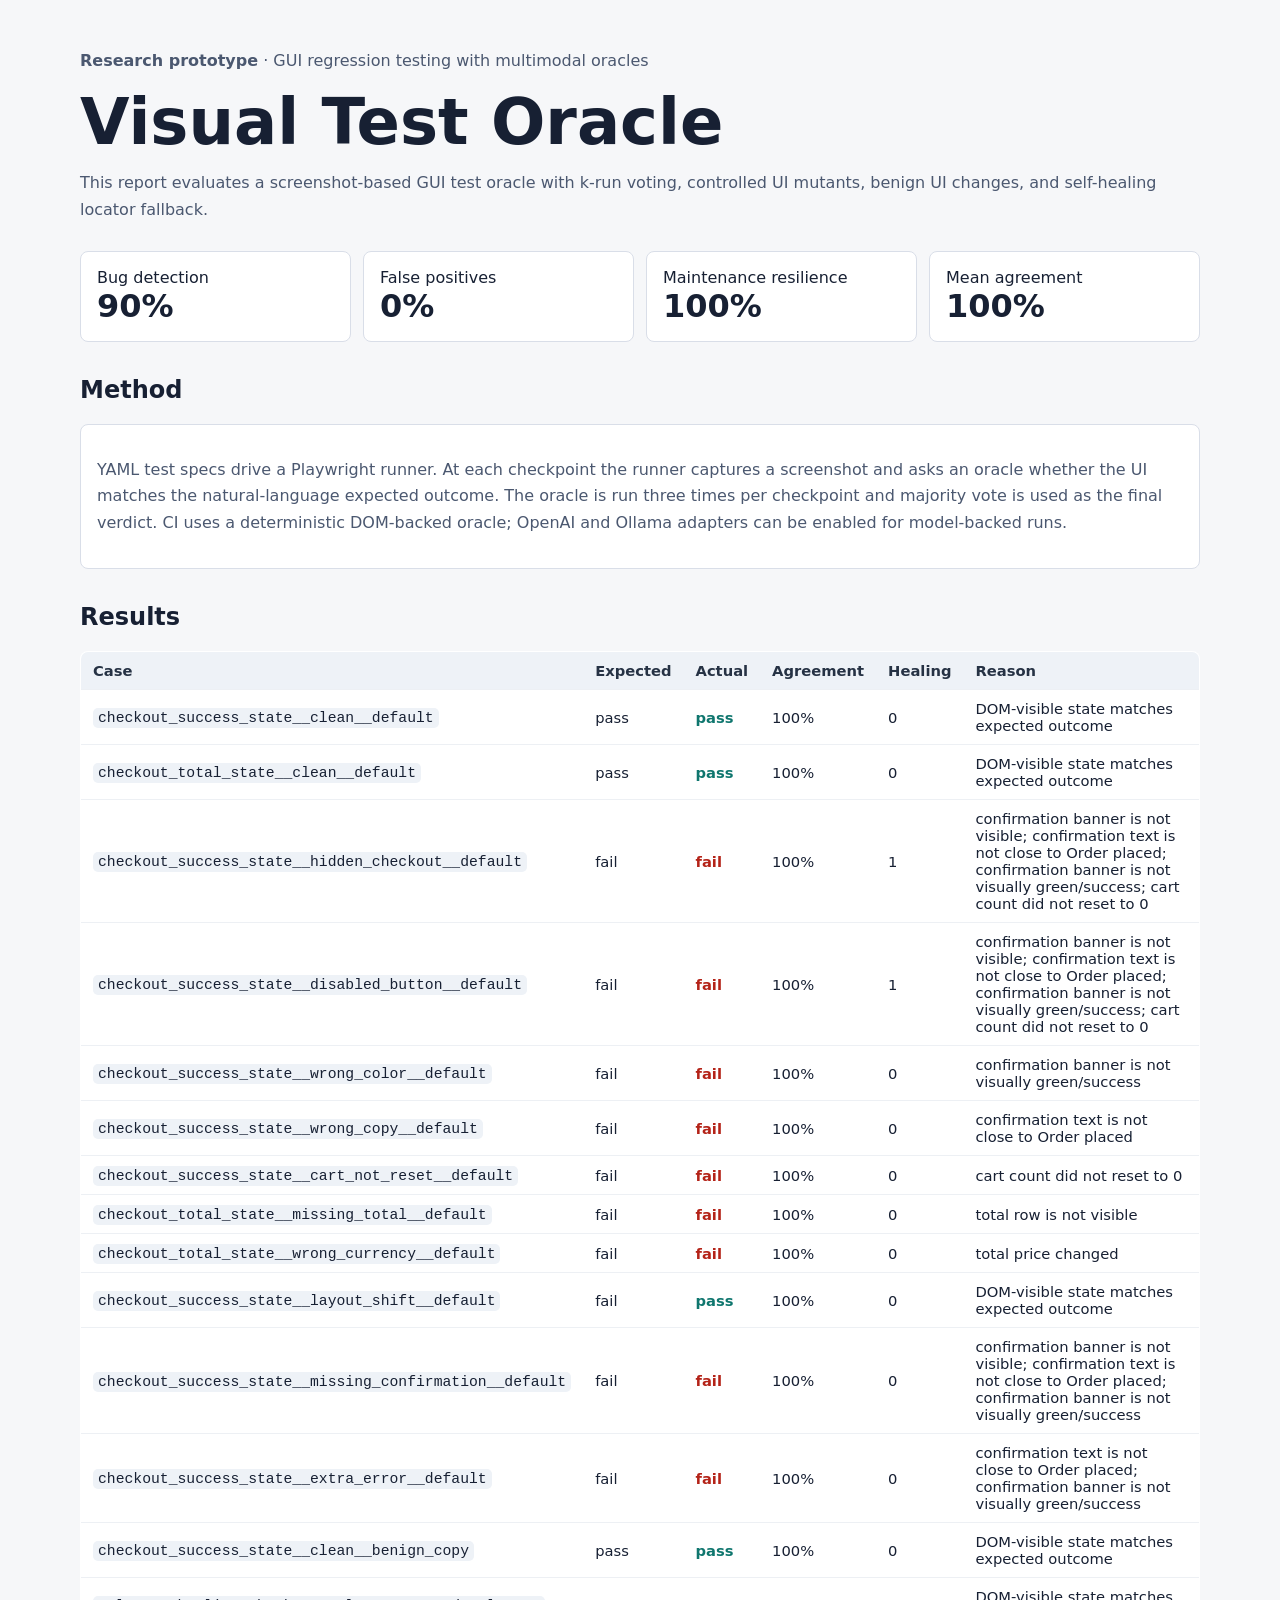
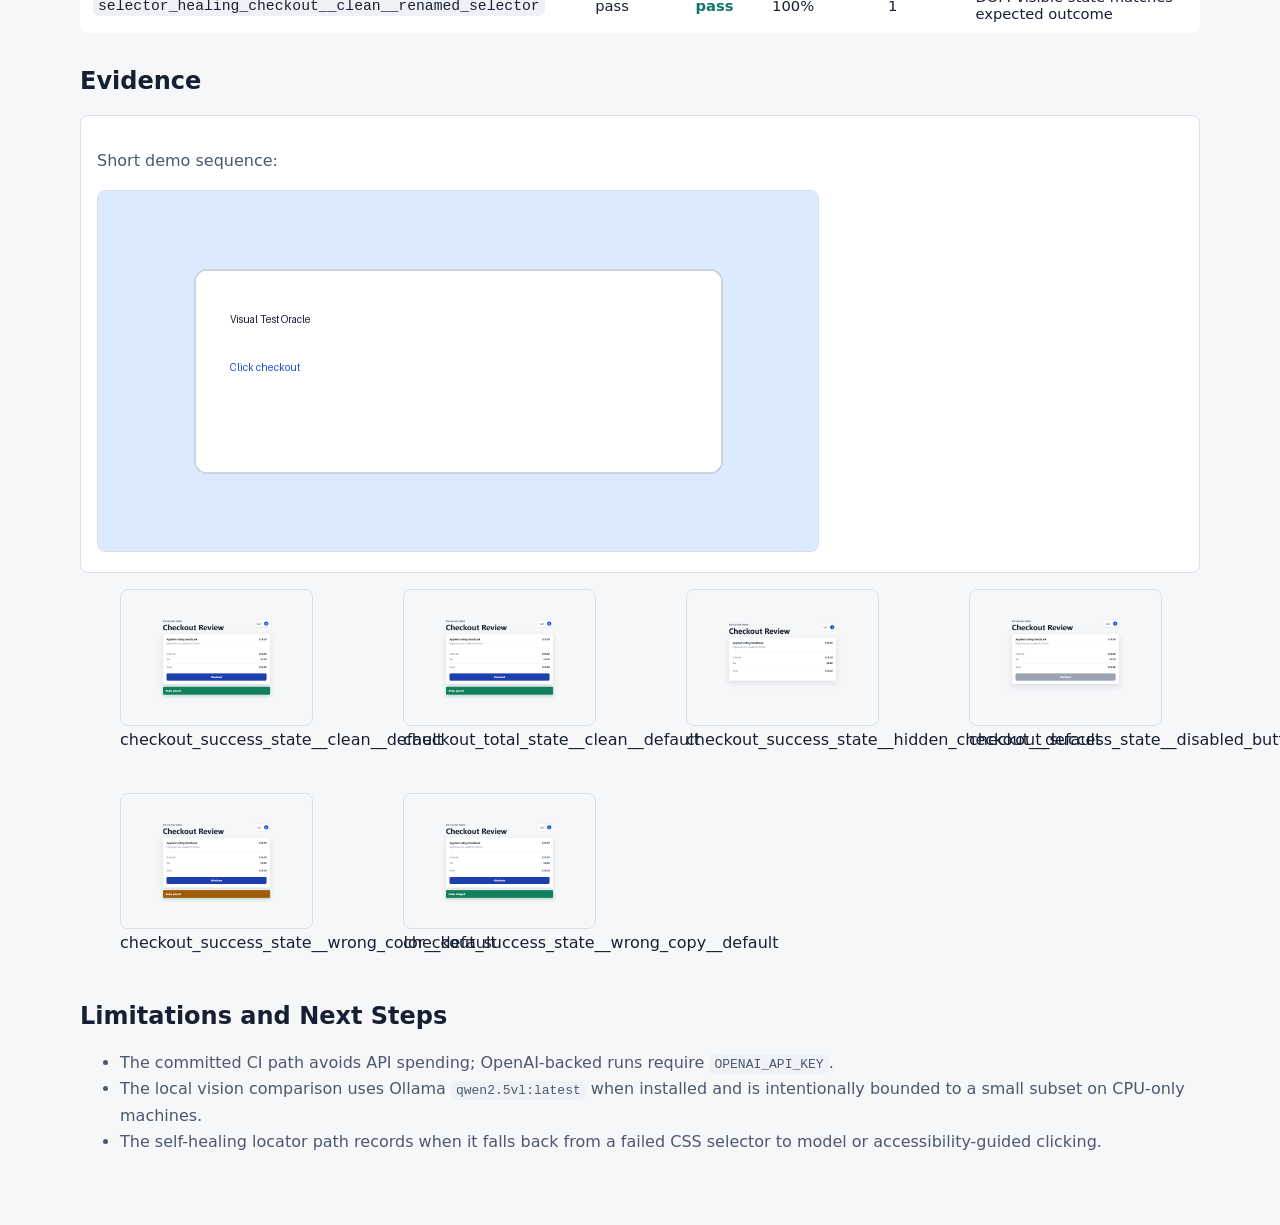
==== docs/index.html @ db56c449 "Build visual test oracle" ====
<!doctype html>
<html lang="en">
<head>
  <meta charset="utf-8">
  <meta name="viewport" content="width=device-width, initial-scale=1">
  <title>Visual Test Oracle Report</title>
  <style>
    :root { font-family: Inter, ui-sans-serif, system-ui, sans-serif; color: #172033; background: #f6f7f9; }
    body { margin: 0; }
    main { width: min(1120px, calc(100% - 32px)); margin: 0 auto; padding: 32px 0 56px; }
    header { margin-bottom: 28px; }
    h1 { font-size: clamp(2.4rem, 5vw, 4.6rem); line-height: 1; margin: 0 0 12px; letter-spacing: 0; }
    h2 { margin-top: 34px; }
    p, li { color: #4b5870; line-height: 1.65; }
    .metrics { display: grid; grid-template-columns: repeat(auto-fit, minmax(190px, 1fr)); gap: 12px; }
    .metric, .card { background: #fff; border: 1px solid #d9dee8; border-radius: 8px; padding: 16px; }
    .metric strong { display: block; font-size: 2rem; color: #172033; }
    table { width: 100%; border-collapse: collapse; background: #fff; border: 1px solid #d9dee8; border-radius: 8px; overflow: hidden; }
    th, td { padding: 10px 12px; border-bottom: 1px solid #edf0f4; text-align: left; font-size: 0.92rem; }
    th { background: #eef2f7; color: #263244; }
    .pass { color: #0f766e; font-weight: 800; }
    .fail { color: #b42318; font-weight: 800; }
    .gallery { display: grid; grid-template-columns: repeat(auto-fit, minmax(260px, 1fr)); gap: 12px; }
    .gallery img { width: 100%; border: 1px solid #d9dee8; border-radius: 8px; background: #fff; }
    code { background: #eef2f7; padding: 2px 5px; border-radius: 5px; }
  </style>
</head>
<body>
<main>
  <header>
    <p><strong>Research prototype</strong> · GUI regression testing with multimodal oracles</p>
    <h1>Visual Test Oracle</h1>
    <p>This report evaluates a screenshot-based GUI test oracle with k-run voting, controlled UI mutants, benign UI changes, and self-healing locator fallback.</p>
  </header>

  <section class="metrics">
    <div class="metric"><span>Bug detection</span><strong>90%</strong></div>
    <div class="metric"><span>False positives</span><strong>0%</strong></div>
    <div class="metric"><span>Maintenance resilience</span><strong>100%</strong></div>
    <div class="metric"><span>Mean agreement</span><strong>100%</strong></div>
  </section>

  <h2>Method</h2>
  <div class="card">
    <p>YAML test specs drive a Playwright runner. At each checkpoint the runner captures a screenshot and asks an oracle whether the UI matches the natural-language expected outcome. The oracle is run three times per checkpoint and majority vote is used as the final verdict. CI uses a deterministic DOM-backed oracle; OpenAI and Ollama adapters can be enabled for model-backed runs.</p>
  </div>

  <h2>Results</h2>
  <table>
    <thead><tr><th>Case</th><th>Expected</th><th>Actual</th><th>Agreement</th><th>Healing</th><th>Reason</th></tr></thead>
    <tbody>
    
      <tr>
        <td><code>checkout_success_state__clean__default</code></td>
        <td>pass</td>
        <td class="pass">pass</td>
        <td>100%</td>
        <td>0</td>
        <td>DOM-visible state matches expected outcome</td>
      </tr>
    
      <tr>
        <td><code>checkout_total_state__clean__default</code></td>
        <td>pass</td>
        <td class="pass">pass</td>
        <td>100%</td>
        <td>0</td>
        <td>DOM-visible state matches expected outcome</td>
      </tr>
    
      <tr>
        <td><code>checkout_success_state__hidden_checkout__default</code></td>
        <td>fail</td>
        <td class="fail">fail</td>
        <td>100%</td>
        <td>1</td>
        <td>confirmation banner is not visible; confirmation text is not close to Order placed; confirmation banner is not visually green/success; cart count did not reset to 0</td>
      </tr>
    
      <tr>
        <td><code>checkout_success_state__disabled_button__default</code></td>
        <td>fail</td>
        <td class="fail">fail</td>
        <td>100%</td>
        <td>1</td>
        <td>confirmation banner is not visible; confirmation text is not close to Order placed; confirmation banner is not visually green/success; cart count did not reset to 0</td>
      </tr>
    
      <tr>
        <td><code>checkout_success_state__wrong_color__default</code></td>
        <td>fail</td>
        <td class="fail">fail</td>
        <td>100%</td>
        <td>0</td>
        <td>confirmation banner is not visually green/success</td>
      </tr>
    
      <tr>
        <td><code>checkout_success_state__wrong_copy__default</code></td>
        <td>fail</td>
        <td class="fail">fail</td>
        <td>100%</td>
        <td>0</td>
        <td>confirmation text is not close to Order placed</td>
      </tr>
    
      <tr>
        <td><code>checkout_success_state__cart_not_reset__default</code></td>
        <td>fail</td>
        <td class="fail">fail</td>
        <td>100%</td>
        <td>0</td>
        <td>cart count did not reset to 0</td>
      </tr>
    
      <tr>
        <td><code>checkout_total_state__missing_total__default</code></td>
        <td>fail</td>
        <td class="fail">fail</td>
        <td>100%</td>
        <td>0</td>
        <td>total row is not visible</td>
      </tr>
    
      <tr>
        <td><code>checkout_total_state__wrong_currency__default</code></td>
        <td>fail</td>
        <td class="fail">fail</td>
        <td>100%</td>
        <td>0</td>
        <td>total price changed</td>
      </tr>
    
      <tr>
        <td><code>checkout_success_state__layout_shift__default</code></td>
        <td>fail</td>
        <td class="pass">pass</td>
        <td>100%</td>
        <td>0</td>
        <td>DOM-visible state matches expected outcome</td>
      </tr>
    
      <tr>
        <td><code>checkout_success_state__missing_confirmation__default</code></td>
        <td>fail</td>
        <td class="fail">fail</td>
        <td>100%</td>
        <td>0</td>
        <td>confirmation banner is not visible; confirmation text is not close to Order placed; confirmation banner is not visually green/success</td>
      </tr>
    
      <tr>
        <td><code>checkout_success_state__extra_error__default</code></td>
        <td>fail</td>
        <td class="fail">fail</td>
        <td>100%</td>
        <td>0</td>
        <td>confirmation text is not close to Order placed; confirmation banner is not visually green/success</td>
      </tr>
    
      <tr>
        <td><code>checkout_success_state__clean__benign_copy</code></td>
        <td>pass</td>
        <td class="pass">pass</td>
        <td>100%</td>
        <td>0</td>
        <td>DOM-visible state matches expected outcome</td>
      </tr>
    
      <tr>
        <td><code>selector_healing_checkout__clean__renamed_selector</code></td>
        <td>pass</td>
        <td class="pass">pass</td>
        <td>100%</td>
        <td>1</td>
        <td>DOM-visible state matches expected outcome</td>
      </tr>
    
    </tbody>
  </table>

  <h2>Evidence</h2>
  <div class="card">
    <p>Short demo sequence:</p>
    <img src="assets/demo.gif" alt="Animated demo of the visual oracle flow" style="width: min(720px, 100%); border-radius: 8px; border: 1px solid #d9dee8;">
  </div>
  <div class="gallery">
    
      <figure>
        <img src="assets/checkout_success_state__clean__default.png" alt="checkout_success_state__clean__default">
        <figcaption>checkout_success_state__clean__default</figcaption>
      </figure>
    
      <figure>
        <img src="assets/checkout_total_state__clean__default.png" alt="checkout_total_state__clean__default">
        <figcaption>checkout_total_state__clean__default</figcaption>
      </figure>
    
      <figure>
        <img src="assets/checkout_success_state__hidden_checkout__default.png" alt="checkout_success_state__hidden_checkout__default">
        <figcaption>checkout_success_state__hidden_checkout__default</figcaption>
      </figure>
    
      <figure>
        <img src="assets/checkout_success_state__disabled_button__default.png" alt="checkout_success_state__disabled_button__default">
        <figcaption>checkout_success_state__disabled_button__default</figcaption>
      </figure>
    
      <figure>
        <img src="assets/checkout_success_state__wrong_color__default.png" alt="checkout_success_state__wrong_color__default">
        <figcaption>checkout_success_state__wrong_color__default</figcaption>
      </figure>
    
      <figure>
        <img src="assets/checkout_success_state__wrong_copy__default.png" alt="checkout_success_state__wrong_copy__default">
        <figcaption>checkout_success_state__wrong_copy__default</figcaption>
      </figure>
    
  </div>

  <h2>Limitations and Next Steps</h2>
  <ul>
    <li>The committed CI path avoids API spending; OpenAI-backed runs require <code>OPENAI_API_KEY</code>.</li>
    <li>The local vision comparison uses Ollama <code>qwen2.5vl:latest</code> when installed and is intentionally bounded to a small subset on CPU-only machines.</li>
    <li>The self-healing locator path records when it falls back from a failed CSS selector to model or accessibility-guided clicking.</li>
  </ul>
</main>
</body>
</html>
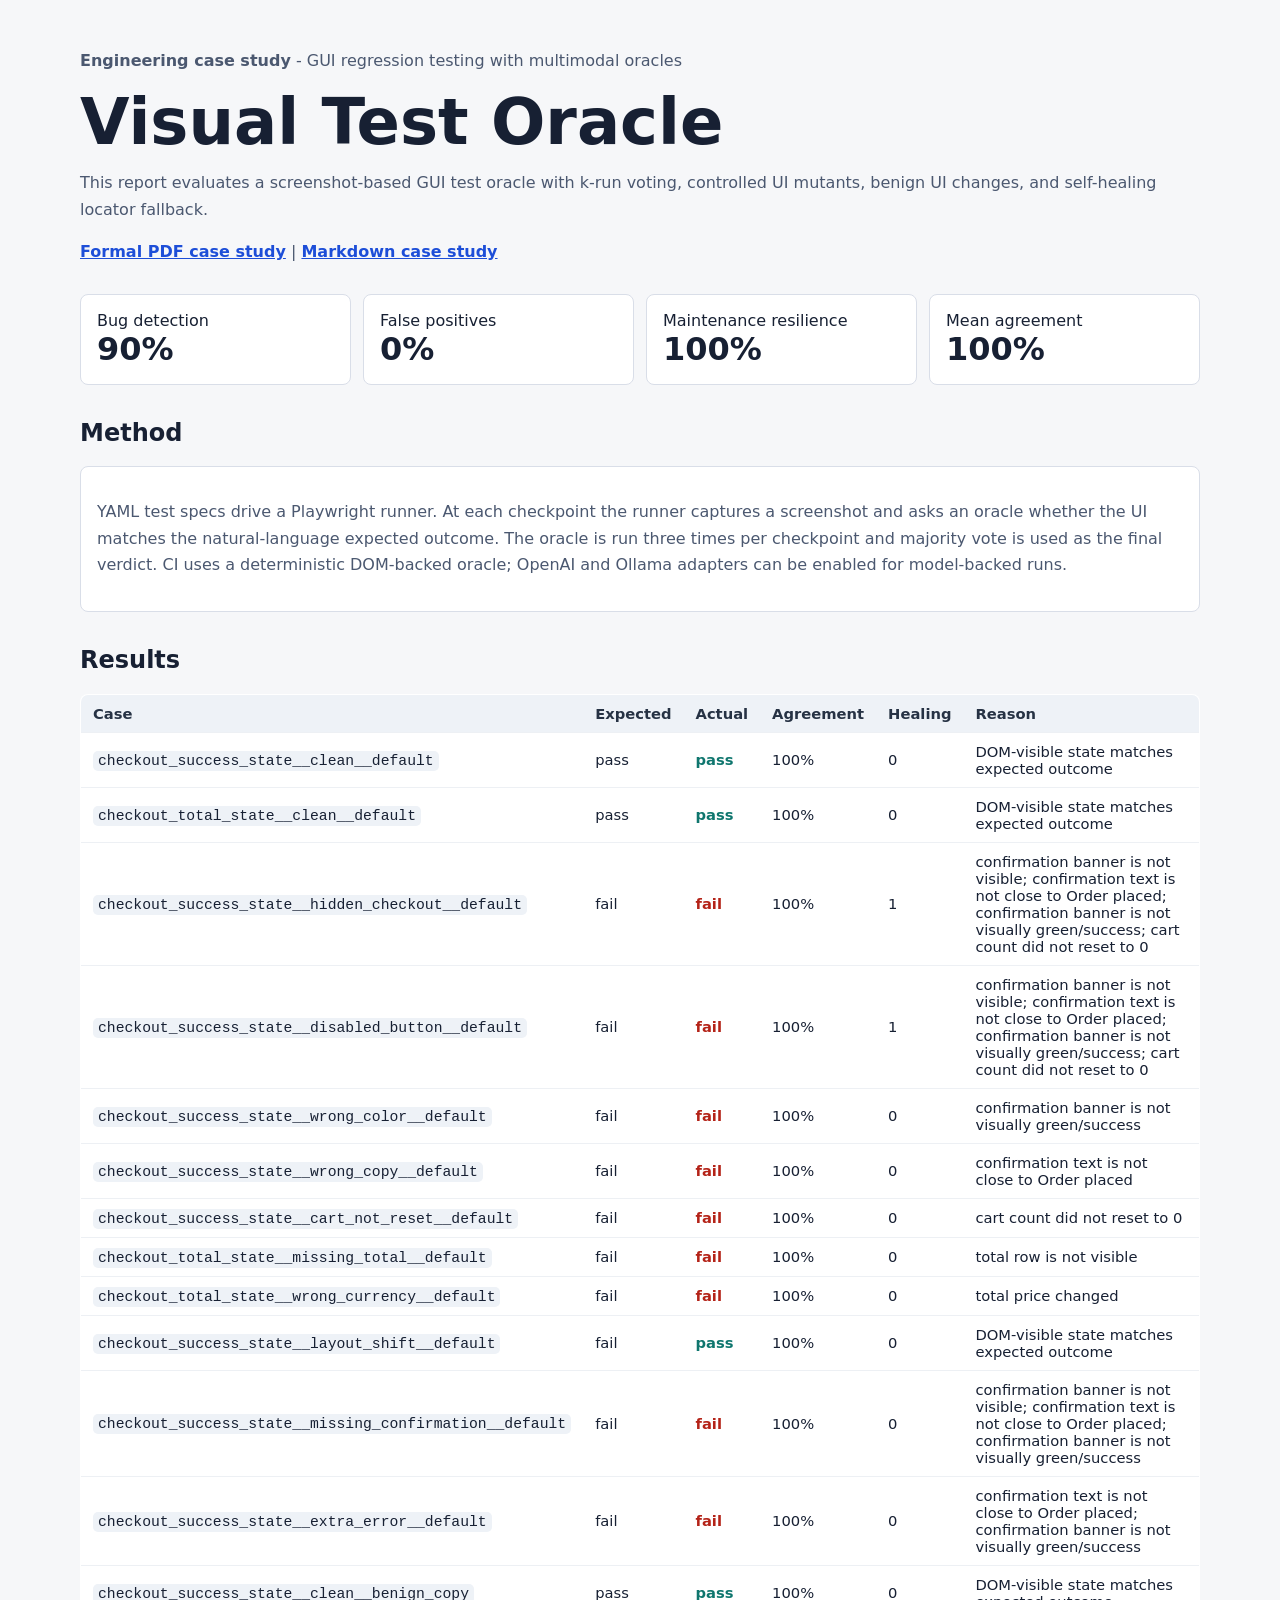
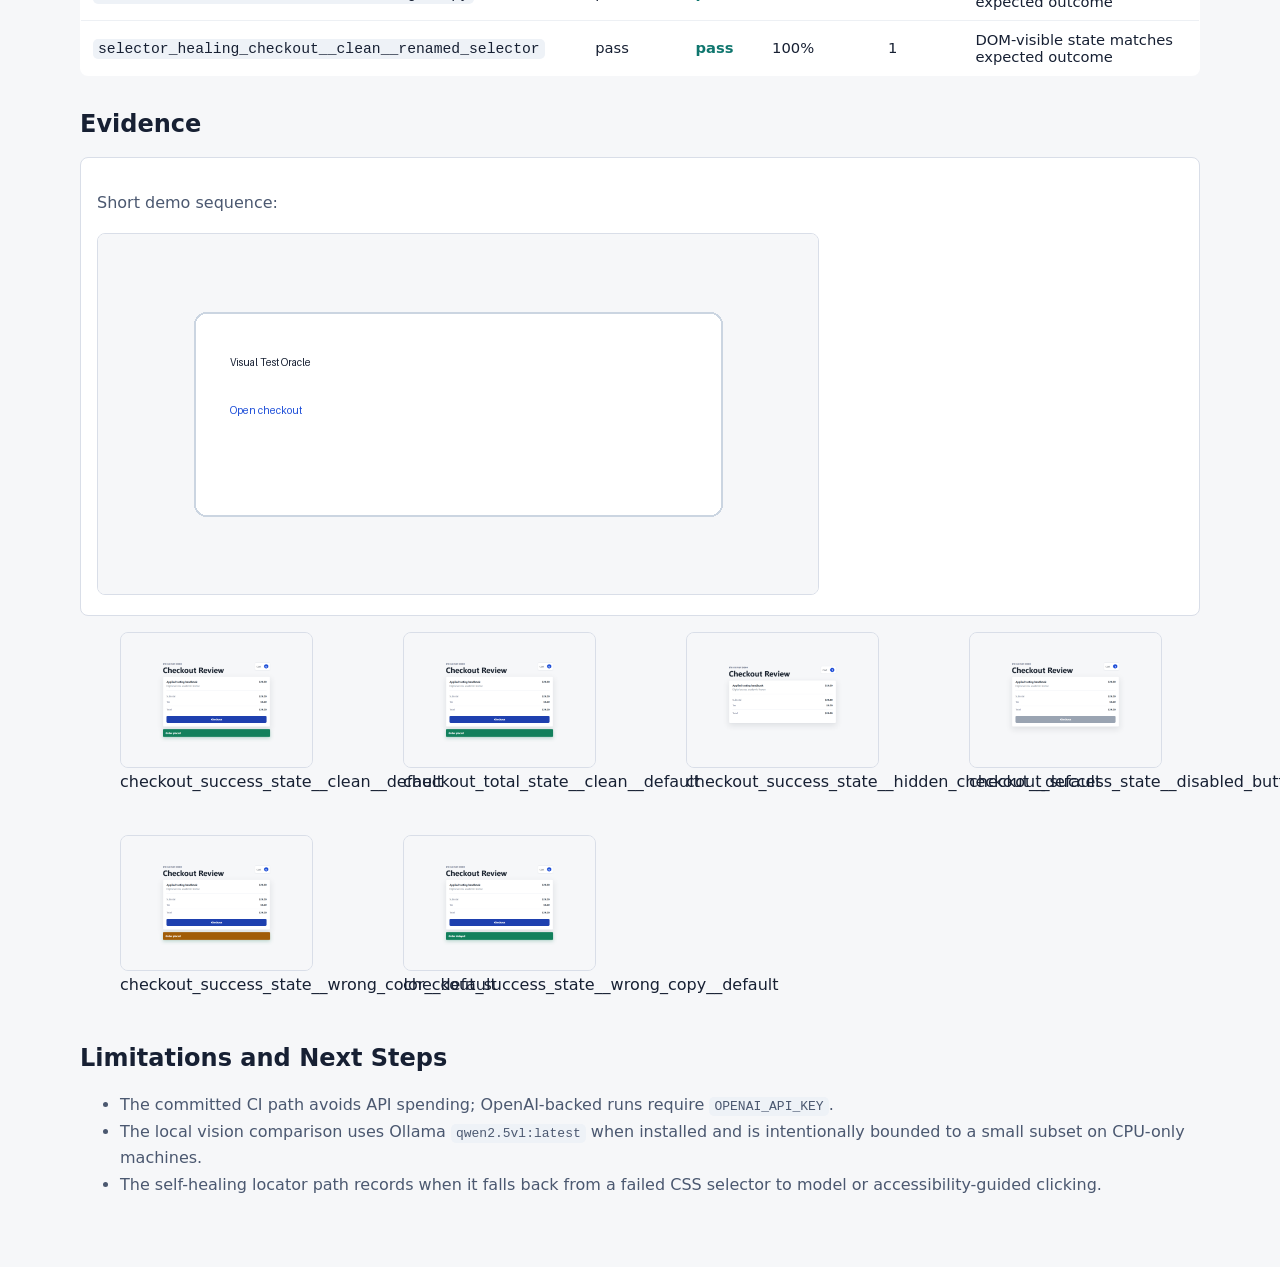
==== commit aded8719: "Add standalone case study documentation" ====
--- a/docs/index.html
+++ b/docs/index.html
@@ -12,6 +12,7 @@
     h1 { font-size: clamp(2.4rem, 5vw, 4.6rem); line-height: 1; margin: 0 0 12px; letter-spacing: 0; }
     h2 { margin-top: 34px; }
     p, li { color: #4b5870; line-height: 1.65; }
+    a { color: #1d4ed8; font-weight: 700; }
     .metrics { display: grid; grid-template-columns: repeat(auto-fit, minmax(190px, 1fr)); gap: 12px; }
     .metric, .card { background: #fff; border: 1px solid #d9dee8; border-radius: 8px; padding: 16px; }
     .metric strong { display: block; font-size: 2rem; color: #172033; }
@@ -28,9 +29,10 @@
 <body>
 <main>
   <header>
-    <p><strong>Research prototype</strong> · GUI regression testing with multimodal oracles</p>
+    <p><strong>Engineering case study</strong> - GUI regression testing with multimodal oracles</p>
     <h1>Visual Test Oracle</h1>
     <p>This report evaluates a screenshot-based GUI test oracle with k-run voting, controlled UI mutants, benign UI changes, and self-healing locator fallback.</p>
+    <p><a href="case-study.pdf">Formal PDF case study</a> | <a href="case-study.md">Markdown case study</a></p>
   </header>
 
   <section class="metrics">
